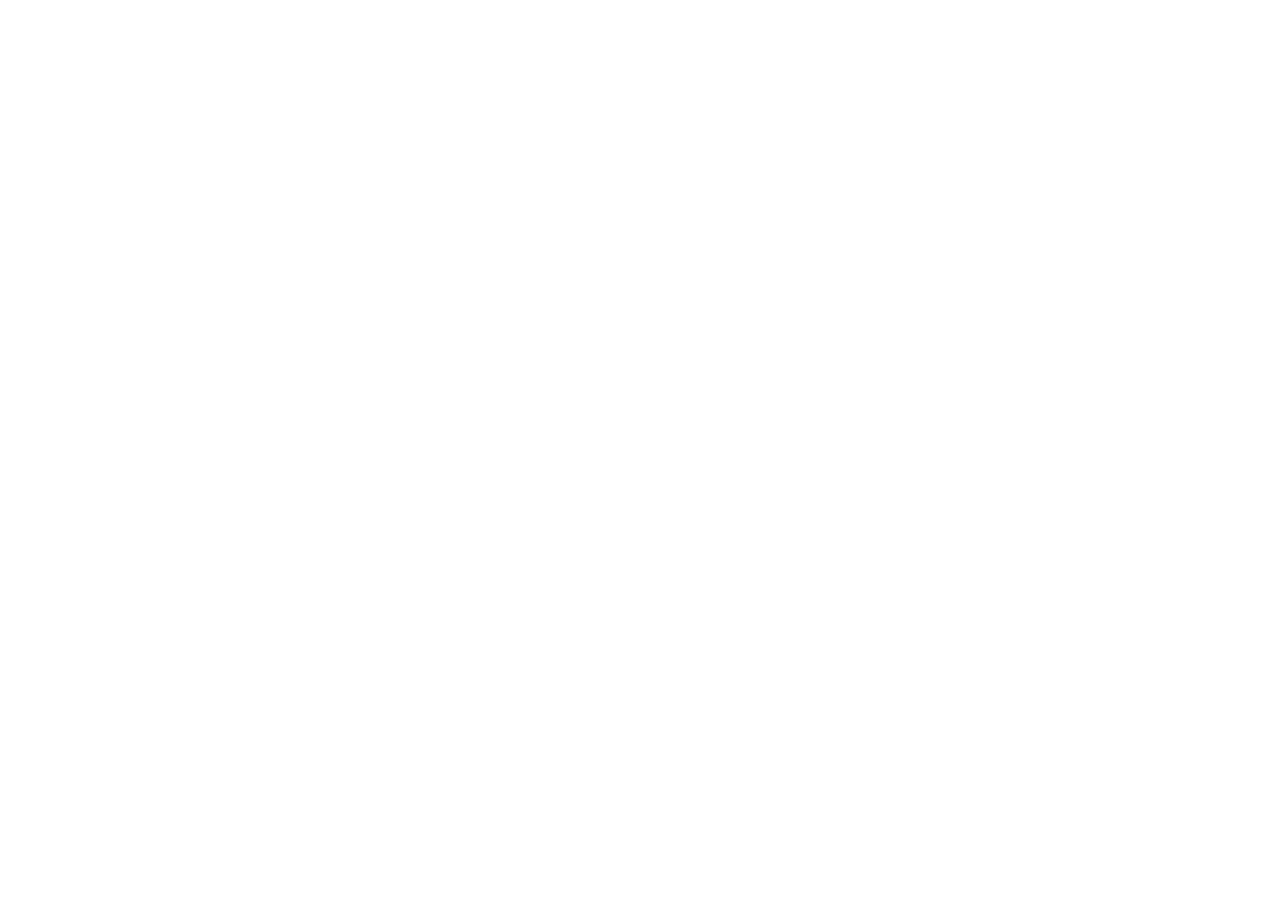
==== index.html @ 9d03d5cd "arquivos iniciais do projeto" ====
<!DOCTYPE html>
<html lang="pt-br">
<head>
    <meta charset="UTF-8">
    <meta http-equiv="X-UA-Compatible" content="IE=edge">
    <meta name="viewport" content="width=device-width, initial-scale=1.0">
    <link rel="stylesheet" href="css/bootstrap.css">
    <link rel="stylesheet" href="css/style.css">
    <title>Caravan</title>
</head>
<body>


    <script src="https://cdn.jsdelivr.net/npm/@popperjs/core@2.9.3/dist/umd/popper.min.js" integrity="sha384-W8fXfP3gkOKtndU4JGtKDvXbO53Wy8SZCQHczT5FMiiqmQfUpWbYdTil/SxwZgAN" crossorigin="anonymous"></script>
    <script src="https://cdn.jsdelivr.net/npm/bootstrap@5.1.1/dist/js/bootstrap.min.js" integrity="sha384-skAcpIdS7UcVUC05LJ9Dxay8AXcDYfBJqt1CJ85S/CFujBsIzCIv+l9liuYLaMQ/" crossorigin="anonymous"></script>
    <script src="js/bootstrap.js"></script>
    <script src="js/script.js"></script>
</body>
</html>
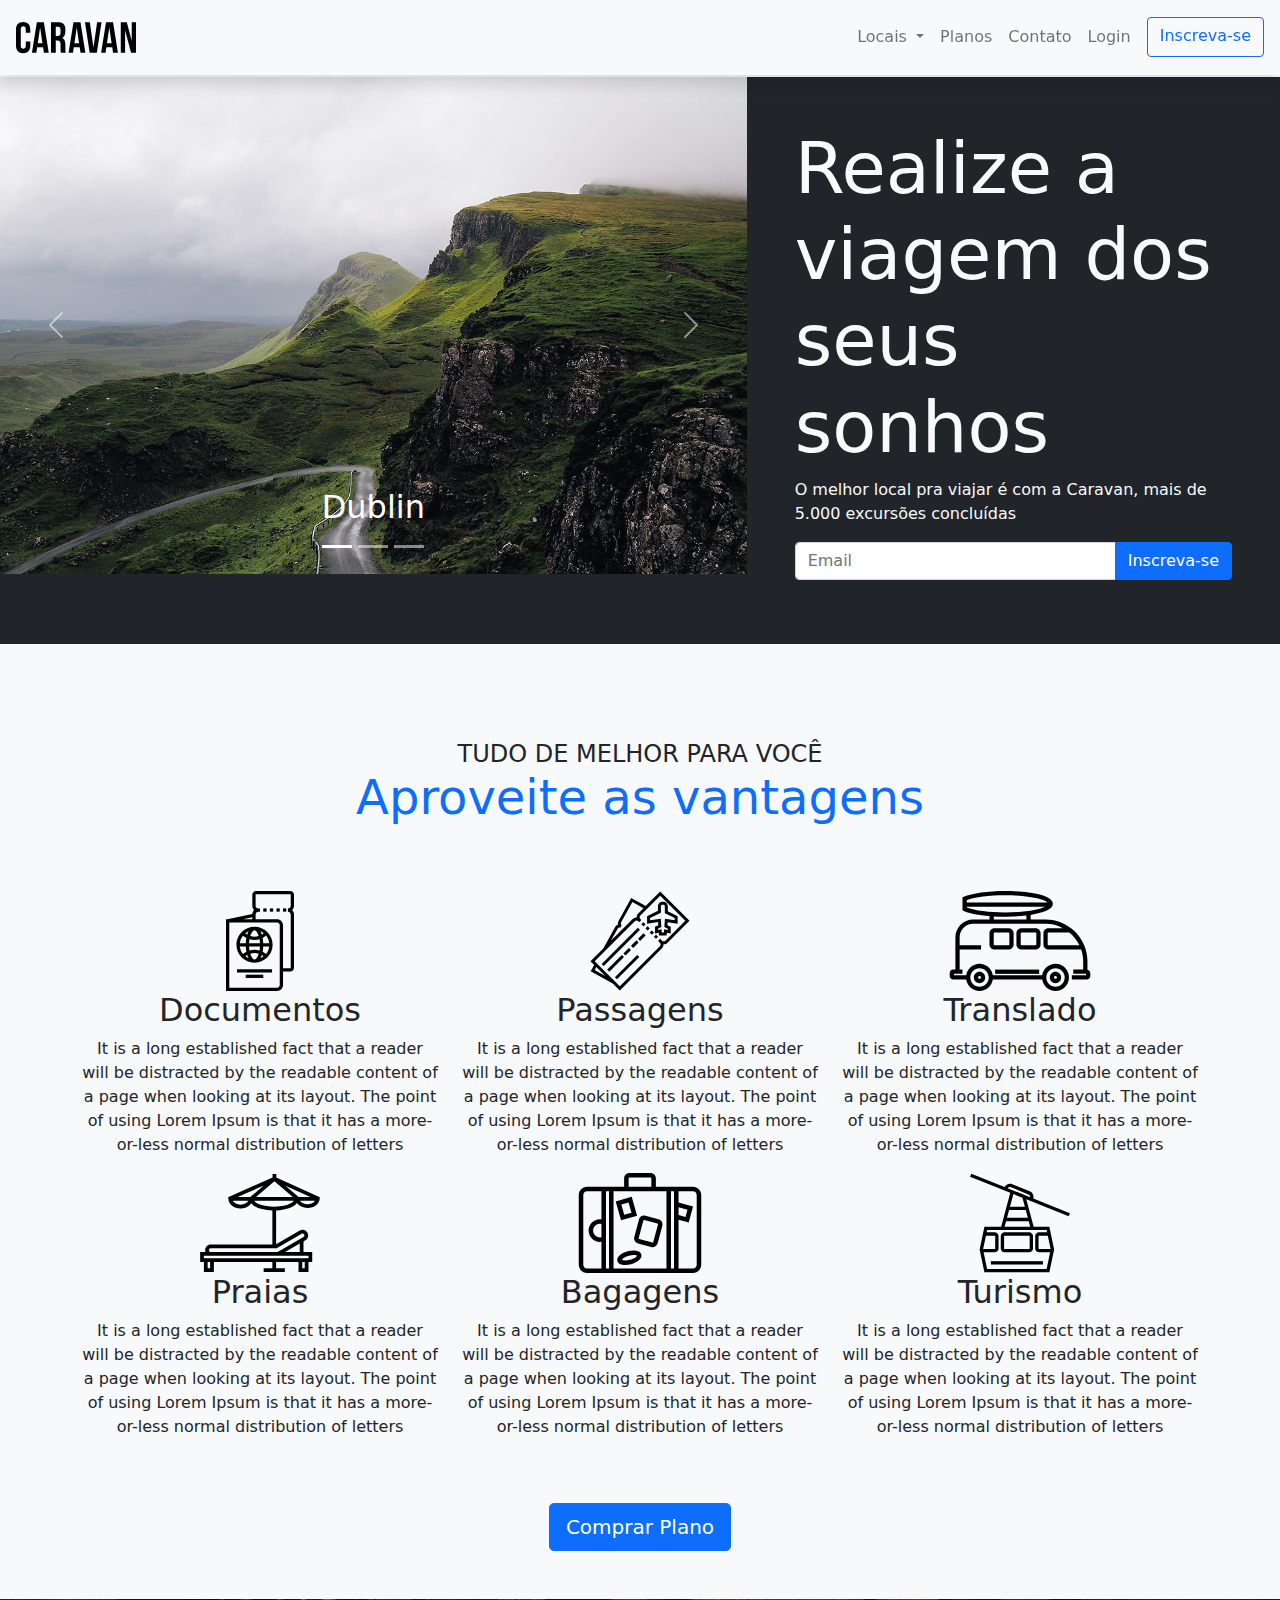
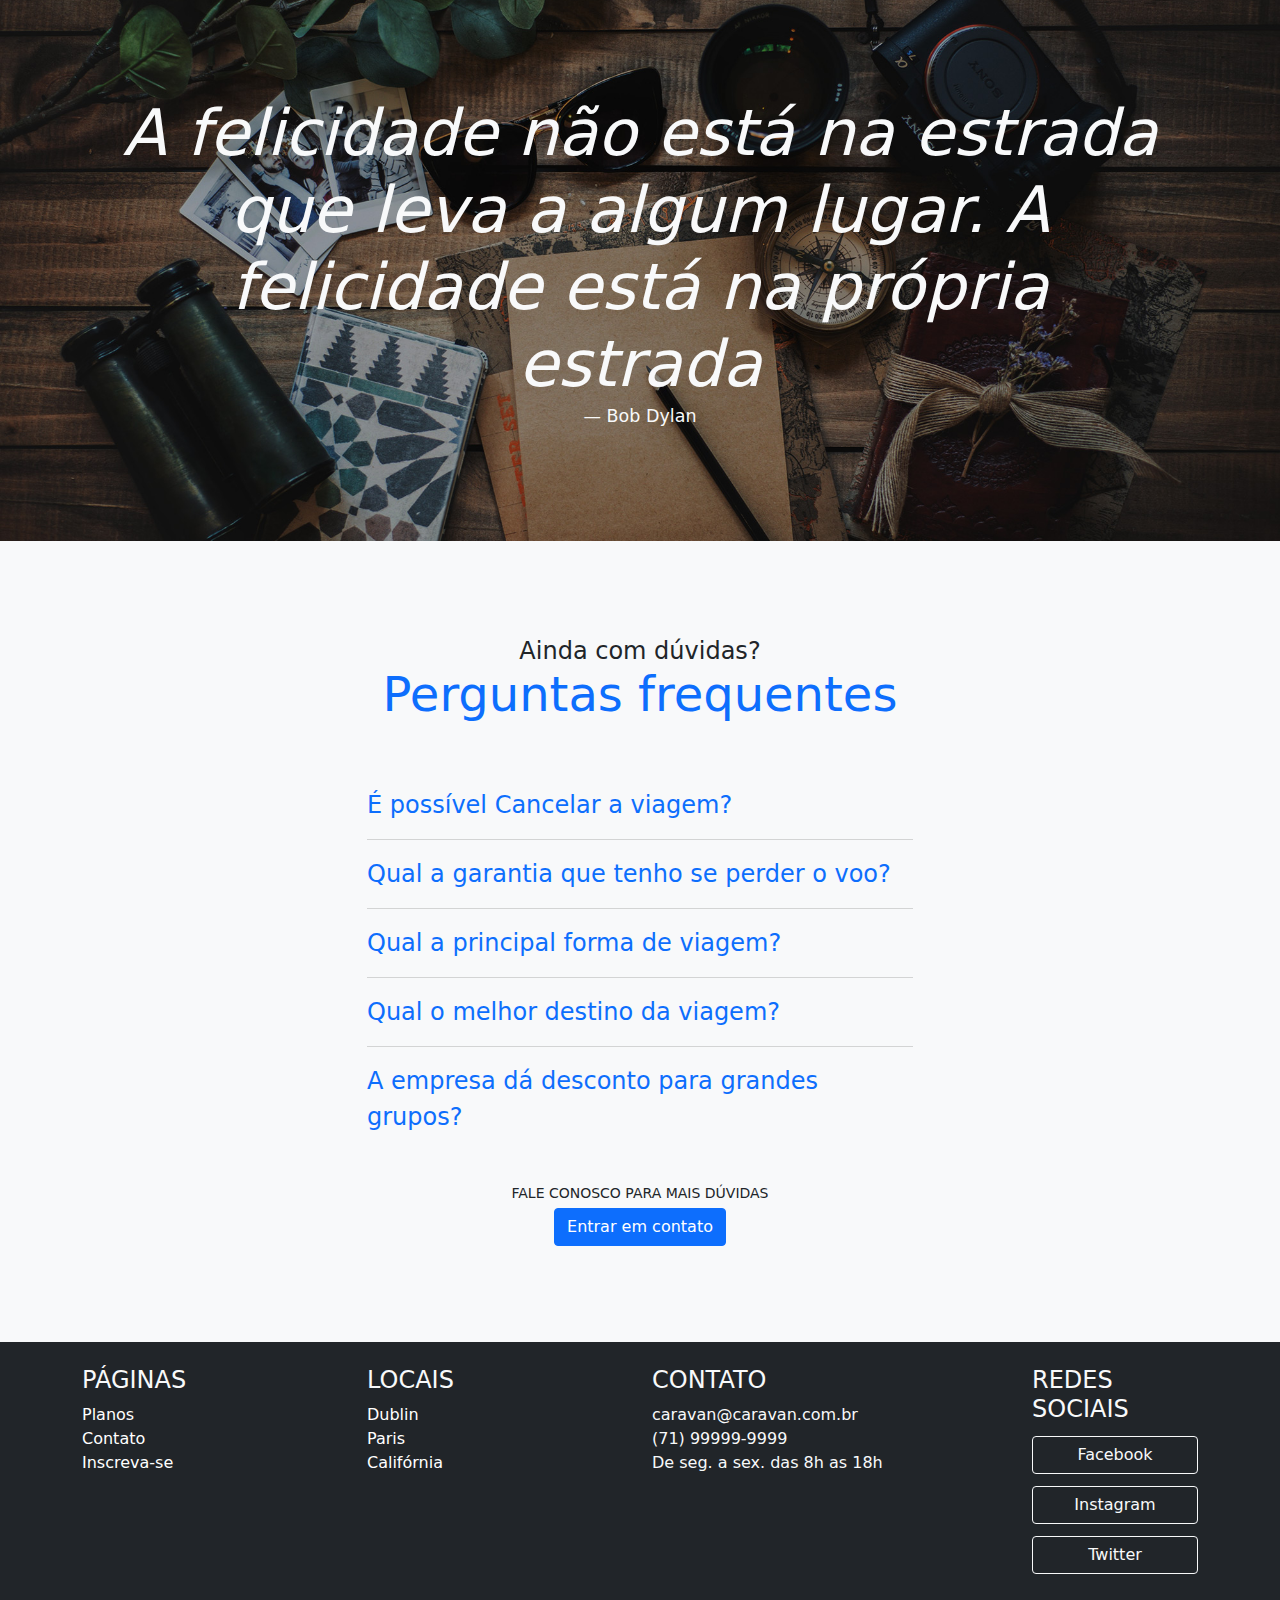
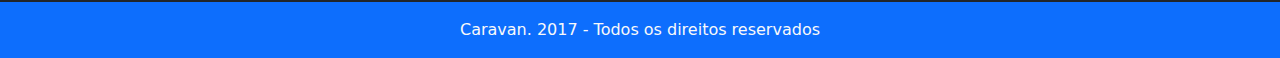
==== commit 3509d601: "Home do site caravan" ====
--- a/index.html
+++ b/index.html
@@ -3,16 +3,275 @@
 <head>
     <meta charset="UTF-8">
     <meta http-equiv="X-UA-Compatible" content="IE=edge">
-    <meta name="viewport" content="width=device-width, initial-scale=1.0">
+    <meta name="viewport" content="width=device-width, initial-scale=1s">
     <link rel="stylesheet" href="css/bootstrap.css">
+    <link href="https://cdn.jsdelivr.net/npm/bootstrap@5.1.1/dist/css/bootstrap.min.css" rel="stylesheet" integrity="sha384-F3w7mX95PdgyTmZZMECAngseQB83DfGTowi0iMjiWaeVhAn4FJkqJByhZMI3AhiU" crossorigin="anonymous">
     <link rel="stylesheet" href="css/style.css">
     <title>Caravan</title>
 </head>
 <body>
-
-
-    <script src="https://cdn.jsdelivr.net/npm/@popperjs/core@2.9.3/dist/umd/popper.min.js" integrity="sha384-W8fXfP3gkOKtndU4JGtKDvXbO53Wy8SZCQHczT5FMiiqmQfUpWbYdTil/SxwZgAN" crossorigin="anonymous"></script>
-    <script src="https://cdn.jsdelivr.net/npm/bootstrap@5.1.1/dist/js/bootstrap.min.js" integrity="sha384-skAcpIdS7UcVUC05LJ9Dxay8AXcDYfBJqt1CJ85S/CFujBsIzCIv+l9liuYLaMQ/" crossorigin="anonymous"></script>
+    <nav class="navbar navbar-expand-md navbar-light bg-light fixed-top p-3 shadow">
+        <a class="navbar-brand" href="index.html"><img src="img/caravan.svg" alt="logo caravan"></a>
+        <button class="navbar-toggler" type="button" data-bs-toggle="collapse" data-bs-target="#navbarSupportedContent" aria-controls="navbarSupportedContent" aria-expanded="false" aria-label="Toggle navigation">
+            <span class="navbar-toggler-icon"></span>
+        </button>
+        <div class="collapse navbar-collapse" id="navbarSupportedContent" >
+            <ul class="navbar-nav ms-auto ">
+                <li class="nav-item dropdown">
+                    <a class="nav-link dropdown-toggle" href="#" id="navbarDropdown" role="button" data-bs-toggle="dropdown" aria-expanded="false">
+                      Locais
+                    </a>
+                    <ul class="dropdown-menu" aria-labelledby="navbarDropdown">
+                      <li><a class="dropdown-item" href="locais.html">Paris</a></li>
+                      <li><a class="dropdown-item" href="locais.html">Califórnia</a></li>
+                      <li><a class="dropdown-item" href="locais.html">Dublin</a></li>
+                    </ul>
+                  </li>
+                <li class="nav-item ">
+                    <a class="nav-link" href="planos.html">Planos</a>
+                </li>
+                <li class="nav-item">
+                    <a class="nav-link" href="contato.html">Contato</a>
+                </li>
+                <li class="nav-item">
+                    <a class="nav-link" href="login.html">Login</a>
+                </li>
+                <a href="inscrever.html" class="btn btn-outline-primary ms-md-2">Inscreva-se</a>
+            </ul>
+        </div>
+    </nav>
+    <section class="container-fluid">
+        <div class="row bg-dark ">
+            <div class="col-lg-7 p-0">
+                <div id="carousel-cidades" class="carousel slide" data-bs-ride="carousel">
+                    <div class="carousel-indicators">
+                      <button type="button" data-bs-target="#carousel-cidades" data-bs-slide-to="0" class="active" aria-current="true" aria-label="Slide 1"></button>
+                      <button type="button" data-bs-target="#carousel-cidades" data-bs-slide-to="1" aria-label="Slide 2"></button>
+                      <button type="button" data-bs-target="#carousel-cidades" data-bs-slide-to="2" aria-label="Slide 3"></button>
+                    </div>
+                    <div class="carousel-inner">
+                      <div class="carousel-item active">
+                        <img src="img/dublin.jpg" class="d-block w-100" alt="foto-dublin">
+                        <div class="carousel-caption d-none d-md-block">
+                            <h2>Dublin</h2>
+                        </div>
+                      </div>
+                      <div class="carousel-item">
+                        <img src="img/paris.jpg" class="d-block w-100" alt="foto-paris">
+                        <div class="carousel-caption d-none d-md-block">
+                            <h2>Paris</h2>
+                        </div>
+                      </div>
+                      <div class="carousel-item">
+                        <img src="img/california.jpg" class="d-block w-100" alt="foto-california">
+                        <div class="carousel-caption d-none d-md-block">
+                            <h2>Califórnia</h2>
+                        </div>
+                      </div>
+                    </div>
+                    <button class="carousel-control-prev" type="button" data-bs-target="#carousel-cidades" data-bs-slide="prev">
+                      <span class="carousel-control-prev-icon" aria-hidden="true"></span>
+                      <span class="visually-hidden">Anterior</span>
+                    </button>
+                    <button class="carousel-control-next" type="button" data-bs-target="#carousel-cidades" data-bs-slide="next">
+                      <span class="carousel-control-next-icon" aria-hidden="true"></span>
+                      <span class="visually-hidden">Próximo</span>
+                    </button>
+                  </div>
+            </div>
+            <div class="col-lg-5 align-self-center p-5 text-light">
+                <div class="centralizar">
+                    <h1 class="display-2">Realize a viagem dos seus sonhos</h1>
+                    <p>O melhor local pra viajar é com a Caravan, mais de 5.000 excursões concluídas</p>
+                    <form>
+                        <div class="input-group mb-3">
+                            <input type="text" class="form-control" placeholder="Email" aria-label="email" aria-describedby="button-addon1">
+                            <span class="btn btn-primary" type="button">Inscreva-se</span>
+                          </div>
+                    </form>
+                </div>
+            </div>
+        </div>
+    </section>
+    <section class="py-5 bg-light text-center">
+        <div class="container">
+            <div class="my-5">
+                <span class="h4">TUDO DE MELHOR PARA VOCÊ</span>
+                <h2 class="display-5 text-primary">Aproveite as vantagens</h2>
+            </div>
+            <div class="row pt-3">
+                <div class="col-sm-6 col-xl-4">
+                    <div class="icone d-flex justify-content-center">
+                        <img src="img/icones/passaporte.svg" alt="">
+                    </div>
+                    <h2>Documentos</h2>
+                    <p>It is a long established fact that a reader will be distracted by the readable content of a page when looking at its layout. The point of using Lorem Ipsum is that it has a more-or-less normal distribution of letters</p>
+                </div>
+                <div class="col-sm-6 col-xl-4">
+                    <div class="icone d-flex justify-content-center">
+                        <img src="img/icones/passagens.svg" alt="">
+                    </div>
+                    <h2>Passagens</h2>
+                    <p>It is a long established fact that a reader will be distracted by the readable content of a page when looking at its layout. The point of using Lorem Ipsum is that it has a more-or-less normal distribution of letters</p>
+                </div>
+                <div class="col-sm-6 col-xl-4">
+                    <div class="icone d-flex justify-content-center">
+                        <img src="img/icones/translado.svg" alt="">
+                    </div>
+                    <h2>Translado</h2>
+                    <p>It is a long established fact that a reader will be distracted by the readable content of a page when looking at its layout. The point of using Lorem Ipsum is that it has a more-or-less normal distribution of letters</p>
+                </div>
+                <div class="col-sm-6 col-xl-4">
+                    <div class="icone d-flex justify-content-center">
+                        <img src="img/icones/praias.svg" alt="">
+                    </div>
+                    <h2>Praias</h2>
+                    <p>It is a long established fact that a reader will be distracted by the readable content of a page when looking at its layout. The point of using Lorem Ipsum is that it has a more-or-less normal distribution of letters</p>
+                </div>
+                <div class="col-sm-6 col-xl-4">
+                    <div class="icone d-flex justify-content-center">
+                        <img src="img/icones/bagagens.svg" alt="">
+                    </div>
+                    <h2>Bagagens</h2>
+                    <p>It is a long established fact that a reader will be distracted by the readable content of a page when looking at its layout. The point of using Lorem Ipsum is that it has a more-or-less normal distribution of letters</p>
+                </div>
+                <div class="col-sm-6 col-xl-4">
+                    <div class="icone d-flex justify-content-center">
+                        <img src="img/icones/turismo.svg" alt="">
+                     </div>
+                    <h2>Turismo </h2>
+                    <p>It is a long established fact that a reader will be distracted by the readable content of a page when looking at its layout. The point of using Lorem Ipsum is that it has a more-or-less normal distribution of letters</p>
+                </div>
+            </div>
+        </div>
+        <a href="planos.html" class="btn btn-primary btn-lg mt-5">Comprar Plano</a>
+    </section>
+    <section id="home-quote" class="p-md-5">
+        <div class="container p-5">
+            <blockquote class="blockquote text-center text-light">
+                <p class="display-3"><em>A felicidade não está na estrada que leva a algum lugar. A felicidade está na própria estrada</em></p>
+                <footer class="blockquote-footer text-light">Bob Dylan</footer>
+            </blockquote>
+        </div>
+    </section>
+    <section class="py-5 bg-light ">
+        <div class="container">
+            <div class="my-5 text-center">
+                <span class="h4">Ainda com dúvidas?</span>
+                <h2 class="display-5 text-primary">Perguntas frequentes</h2>
+            </div>
+            <div class="row justify-content-center">
+                <div class="col-6" id="perguntas" data-children=".pergunta">
+                    <div class="my-3">
+                        <p>
+                            <a class="pergunta fs-4" data-bs-toggle="collapse" href="#pergunta1" role="button" aria-expanded="false" aria-controls="pergunta1">
+                              É possível Cancelar a viagem?</a>
+                        </p>
+                        <div id="pergunta1" class="collapse" id="collapseExample">
+                            <div class="card card-body">
+                                Contrary to popular belief, Lorem Ipsum is not simply random text. It has roots in a piece of classical Latin literature from 45 BC, making it over 2000 years old.
+                            </div>
+                        </div>
+                    </div>
+                    <div class="dropdown-divider"></div>
+                    <div class="my-3">
+                        <p>
+                            <a class="pergunta fs-4"  data-bs-toggle="collapse" href="#pergunta2" role="button" aria-expanded="false" aria-controls="pergunta2">
+                                Qual a garantia que tenho se perder o voo?</a>
+                        </p>
+                        <div class="collapse" id="pergunta2">
+                            <div class="card card-body">
+                                Contrary to popular belief, Lorem Ipsum is not simply random text. It has roots in a piece of classical Latin literature from 45 BC, making it over 2000 years old.
+                            </div>
+                        </div>
+                    </div>
+                    <div class="dropdown-divider"></div>
+                    <div class="my-3">
+                        <p>
+                            <a class="pergunta fs-4" data-bs-toggle="collapse" href="#pergunta3" role="button" aria-expanded="false" aria-controls="pergunta3">
+                                Qual a principal forma de viagem?</a>
+                        </p>
+                        <div class="collapse" id="pergunta3">
+                            <div class="card card-body">
+                                Contrary to popular belief, Lorem Ipsum is not simply random text. It has roots in a piece of classical Latin literature from 45 BC, making it over 2000 years old.
+                            </div>
+                        </div>
+                    </div>
+                    <div class="dropdown-divider"></div>
+                    <div class="my-3">
+                        <p>
+                            <a class="pergunta fs-4"  data-bs-toggle="collapse" href="#pergunta4" role="button" aria-expanded="false" aria-controls="pergunta4">
+                                Qual o melhor destino da viagem?</a>
+                        </p>
+                        <div class="collapse" id="pergunta4">
+                            <div class="card card-body">
+                                Contrary to popular belief, Lorem Ipsum is not simply random text. It has roots in a piece of classical Latin literature from 45 BC, making it over 2000 years old.
+                            </div>
+                        </div>
+                    </div>
+                    <div class="dropdown-divider"></div> 
+                    <div class="my-3">
+                        <p>
+                            <a class="pergunta fs-4"  data-bs-toggle="collapse" href="#pergunta5" role="button" aria-expanded="false" aria-controls="pergunta5">
+                                A empresa dá desconto para grandes grupos?</a>
+                        </p>
+                        <div class="collapse" id="pergunta5">
+                            <div class="card card-body">
+                                Contrary to popular belief, Lorem Ipsum is not simply random text. It has roots in a piece of classical Latin literature from 45 BC, making it over 2000 years old.
+                            </div>
+                        </div>
+                    </div>
+                    <div class="text-center my-5">
+                        <p class="small m-1">FALE CONOSCO PARA MAIS DÚVIDAS</p>
+                        <a href="planos.html" class="btn btn-primary btn">Entrar em contato</a>
+                    </div>
+                </div>
+            </div>
+        </div>
+    </section>
+    <footer class="bg-dark text-light">
+        <div class="container py-4">
+            <div class="row">
+                <div class="col-md-3 col-6">
+                    <h4 class="">PÁGINAS</h4>
+                    <ul class="list-unstyled ">
+                        <li><a href="planos.html">Planos</a></li>
+                        <li><a href="contato.html">Contato</a></li>
+                        <li><a href="inscricao.html">Inscreva-se</a></li>
+                    </ul>
+                </div>
+                <div class="col-md-3 col-6">
+                    <h4 class="">LOCAIS </h4>
+                    <ul class="list-unstyled ">
+                        <li><a href="local.html">Dublin</a></li>
+                        <li><a href="local.html">Paris</a></li>
+                        <li><a href="local.html">Califórnia</a></li>
+                    </ul>
+                </div>
+                <div class="col-md-4">
+                    <h4 class="">CONTATO</h4>
+                    <ul class="list-unstyled ">
+                        <li>caravan@caravan.com.br</li>
+                        <li>(71) 99999-9999</li>
+                        <li>De seg. a sex. das 8h as 18h</li>
+                    </ul>
+                </div>
+                <div class="col-md-2">
+                    <h4 class="">REDES SOCIAIS </h4>
+                    <div class="d-grid gap-1 mx-auto">
+                        <button class="btn btn-outline-light my-1" type="button">Facebook</button>
+                        <button class="btn btn-outline-light my-1" type="button">Instagram</button>
+                        <button class="btn btn-outline-light my-1" type="button">Twitter</button>
+                    </div>
+                </div>
+            </div>
+        </div>
+        <div class="bg-primary text-center py-3">
+            <p class="mb-0">Caravan. 2017 - Todos os direitos reservados</p>
+        </div>
+    </footer>
+    <script src="https://code.jquery.com/jquery-3.5.1.slim.min.js" integrity="sha384-DfXdz2htPH0lsSSs5nCTpuj/zy4C+OGpamoFVy38MVBnE+IbbVYUew+OrCXaRkfj" crossorigin="anonymous"></script>
+    <script src="https://cdn.jsdelivr.net/npm/bootstrap@4.6.0/dist/js/bootstrap.bundle.min.js" integrity="sha384-Piv4xVNRyMGpqkS2by6br4gNJ7DXjqk09RmUpJ8jgGtD7zP9yug3goQfGII0yAns" crossorigin="anonymous"></script>    
     <script src="js/bootstrap.js"></script>
     <script src="js/script.js"></script>
 </body>
--- a/css/style.css
+++ b/css/style.css
@@ -0,0 +1,21 @@
+body{
+    padding-top: 76.5px;
+}
+
+.icone{
+    height: 100px;
+}
+
+#home-quote{
+    background: url(../img/bg-quote.jpg) center center;
+    background-size: cover;
+}
+
+.pergunta{
+    text-decoration: none;
+}
+
+footer a{
+    text-decoration: none;
+    color: white;
+}